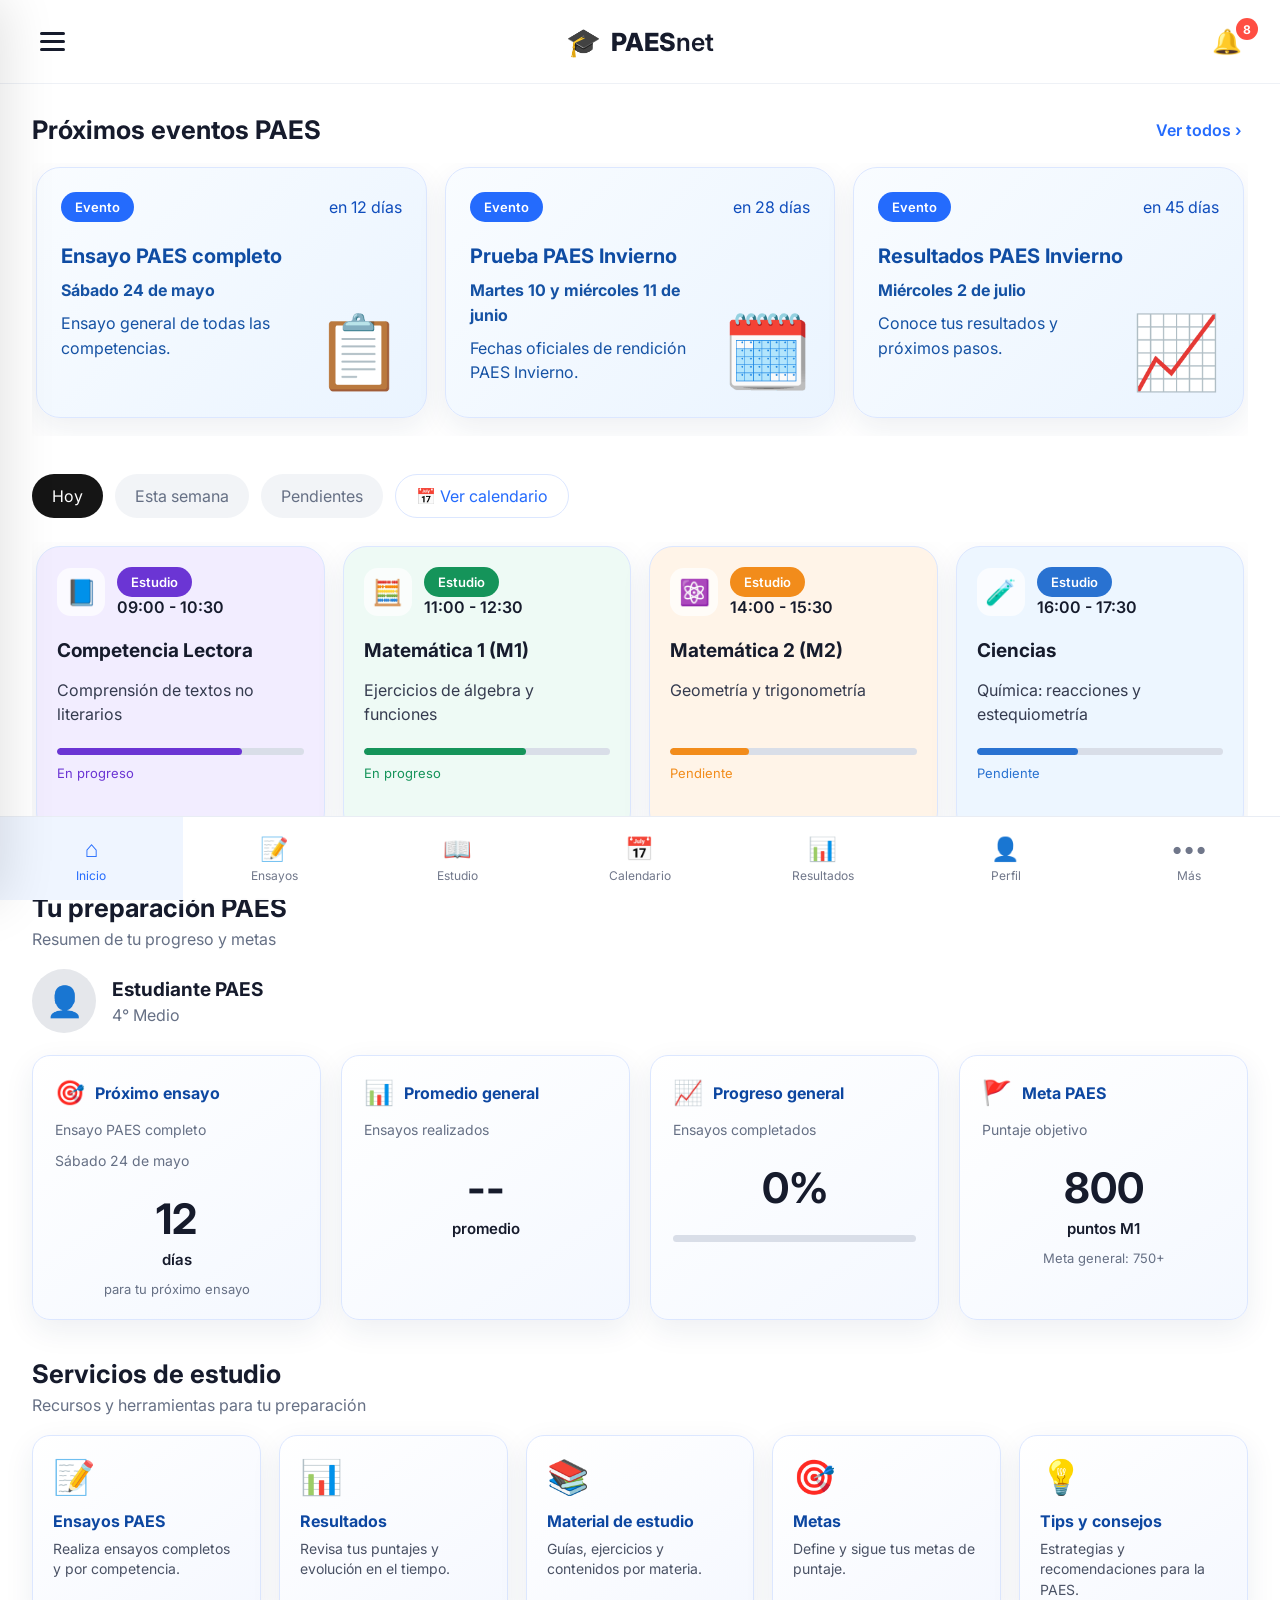
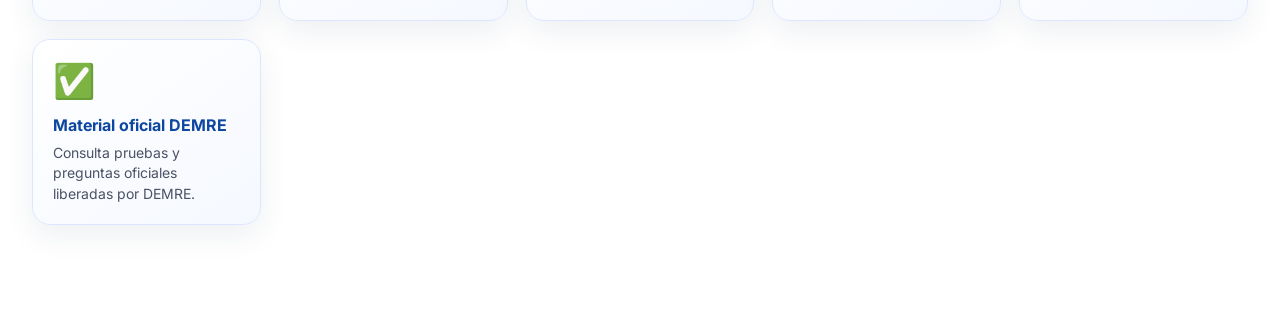
==== index.html @ 45e9cfa7 "Primera versión de PAESnet" ====
<!DOCTYPE html>
<html lang="es">
<head>
  <meta charset="UTF-8" />
  <meta name="viewport" content="width=device-width, initial-scale=1.0" />
  <meta name="description" content="Plantilla inicial para una aplicación de preparación PAES." />
  <title>PAESnet</title>

  <link rel="preconnect" href="https://fonts.googleapis.com">
  <link rel="preconnect" href="https://fonts.gstatic.com" crossorigin>
  <link
    href="https://fonts.googleapis.com/css2?family=Inter:wght@400;500;600;700;800&display=swap"
    rel="stylesheet"
  >

  <link rel="stylesheet" href="styles.css" />
</head>
<body>
  <div class="app-shell">
    <header class="topbar">
      <button class="icon-button" id="menuButton" aria-label="Abrir menú">
        <span></span><span></span><span></span>
      </button>

      <a href="#" class="brand" aria-label="PAESnet Inicio">
        <div class="brand-icon">🎓</div>
        <span>PAES<span class="brand-light">net</span></span>
      </a>

      <button class="notification-button" aria-label="Notificaciones">
        🔔
        <span class="notification-badge">8</span>
      </button>
    </header>

    <aside class="side-menu" id="sideMenu" aria-hidden="true">
      <div class="side-menu-header">
        <strong>PAESnet</strong>
        <button class="close-menu" id="closeMenu" aria-label="Cerrar menú">×</button>
      </div>

      <nav class="side-menu-nav">
        <a href="#inicio">Inicio</a>
        <a href="calendario.html">Eventos</a>
        <a href="estudio.html">Plan de estudio</a>
        <a href="resultados.html">Resultados</a>
        <a href="#servicios">Servicios</a>
        <a href="perfil.html">Perfil</a>
      </nav>
    </aside>

    <div class="menu-overlay" id="menuOverlay"></div>

    <main id="inicio">
      <section class="section" id="eventos">
        <div class="section-heading">
          <h1>Próximos eventos PAES</h1>
          <button class="text-button">Ver todos <span>›</span></button>
        </div>

        <div class="horizontal-scroll event-grid" id="eventContainer">
          <!-- Las tarjetas se generan desde app.js -->
        </div>
      </section>

      <section class="section">
        <div class="filter-row">
          <button class="filter-button active" data-filter="hoy">Hoy</button>
          <button class="filter-button" data-filter="semana">Esta semana</button>
          <button class="filter-button" data-filter="pendientes">Pendientes</button>
          <button class="calendar-button">📅 Ver calendario</button>
        </div>

        <div class="horizontal-scroll study-grid" id="studyContainer">
          <!-- Las tarjetas se generan desde app.js -->
        </div>
      </section>

      <section class="section" id="progreso">
        <div class="section-title-block">
          <h2>Tu preparación PAES</h2>
          <p>Resumen de tu progreso y metas</p>
        </div>

        <div class="student-profile">
          <div class="avatar">👤</div>
          <div>
            <strong data-profile-name>Estudiante PAES</strong>
            <span data-profile-course>4° Medio</span>
          </div>
        </div>

        <div class="stats-grid">
          <article class="stat-card">
            <div class="stat-header">
              <span class="stat-icon">🎯</span>
              <strong>Próximo ensayo</strong>
            </div>
            <p>Ensayo PAES completo</p>
            <p>Sábado 24 de mayo</p>
            <div class="stat-number">12 <small>días</small></div>
            <span class="stat-footer">para tu próximo ensayo</span>
          </article>

          <article class="stat-card">
            <div class="stat-header">
              <span class="stat-icon">📊</span>
              <strong>Promedio general</strong>
            </div>
            <p>Ensayos realizados</p>
            <div class="stat-number" id="homeAverageResult">-- <small>promedio</small></div>
          </article>

          <article class="stat-card">
            <div class="stat-header">
              <span class="stat-icon">📈</span>
              <strong>Progreso general</strong>
            </div>
            <p>Ensayos completados</p>
            <div class="stat-number" id="homeCompletedProgress">0%</div>
            <div class="progress-track">
              <div class="progress-fill" id="homeCompletedProgressBar" style="width: 0%"></div>
            </div>
          </article>

          <article class="stat-card">
            <div class="stat-header">
              <span class="stat-icon">🚩</span>
              <strong>Meta PAES</strong>
            </div>
            <p>Puntaje objetivo</p>
            <div class="stat-number"><span data-profile-m1-goal>800</span> <small>puntos M1</small></div>
            <span class="stat-footer">Meta general: <span data-profile-general-goal>750</span>+</span>
          </article>
        </div>
      </section>

      <section class="section" id="servicios">
        <div class="section-title-block">
          <h2>Servicios de estudio</h2>
          <p>Recursos y herramientas para tu preparación</p>
        </div>

        <div class="services-grid" id="servicesContainer">
          <!-- Las tarjetas se generan desde app.js -->
        </div>
      </section>
    </main>

    <nav class="bottom-nav" aria-label="Navegación principal">
      <a class="bottom-nav-item active" href="#inicio"><span>⌂</span><small>Inicio</small></a>
      <a class="bottom-nav-item" href="asistencia.html"><span>📝</span><small>Ensayos</small></a>
      <a class="bottom-nav-item" href="estudio.html"><span>📖</span><small>Estudio</small></a>
      <a class="bottom-nav-item" href="calendario.html"><span>📅</span><small>Calendario</small></a>
      <a class="bottom-nav-item" href="resultados.html"><span>📊</span><small>Resultados</small></a>
      <a class="bottom-nav-item" href="perfil.html"><span>👤</span><small>Perfil</small></a>
      <a class="bottom-nav-item" href="#"><span>•••</span><small>Más</small></a>
    </nav>
  </div>

  <script src="profile-common.js"></script>
  <script src="app.js"></script>
</body>
</html>
---- styles.css ----
:root {
  --primary: #246bfd;
  --primary-dark: #0f4dbd;
  --text: #161b2c;
  --muted: #667085;
  --border: #dce7ff;
  --surface: #ffffff;
  --background: #f7f9fd;
  --shadow: 0 10px 30px rgba(31, 52, 95, 0.08);
  --radius-lg: 24px;
  --radius-md: 18px;
  --radius-sm: 12px;
}

* {
  box-sizing: border-box;
}

html {
  scroll-behavior: smooth;
}

body {
  margin: 0;
  font-family: "Inter", Arial, sans-serif;
  color: var(--text);
  background: var(--background);
}

button,
a {
  font: inherit;
}

button {
  cursor: pointer;
}

.app-shell {
  min-height: 100vh;
  background: var(--surface);
  padding-bottom: 98px;
}

.topbar {
  position: sticky;
  top: 0;
  z-index: 20;
  height: 84px;
  display: grid;
  grid-template-columns: 1fr auto 1fr;
  align-items: center;
  padding: 0 32px;
  border-bottom: 1px solid #eef1f6;
  background: rgba(255, 255, 255, 0.94);
  backdrop-filter: blur(14px);
}

.brand {
  display: inline-flex;
  align-items: center;
  gap: 10px;
  color: var(--text);
  text-decoration: none;
  font-size: 25px;
  font-weight: 800;
}

.brand-icon {
  font-size: 28px;
}

.brand-light {
  font-weight: 600;
}

.icon-button,
.notification-button,
.close-menu {
  border: 0;
  background: transparent;
}

.icon-button {
  width: 42px;
  height: 42px;
  display: flex;
  flex-direction: column;
  justify-content: center;
  gap: 5px;
  padding: 8px;
}

.icon-button span {
  width: 25px;
  height: 3px;
  border-radius: 99px;
  background: var(--text);
}

.notification-button {
  position: relative;
  justify-self: end;
  font-size: 24px;
}

.notification-badge {
  position: absolute;
  top: -8px;
  right: -10px;
  min-width: 22px;
  height: 22px;
  display: grid;
  place-items: center;
  border-radius: 99px;
  background: #ff4e42;
  color: white;
  font-size: 12px;
  font-weight: 700;
}

main {
  width: min(1500px, 100%);
  margin: 0 auto;
}

.section {
  padding: 30px 32px 8px;
}

.section-heading {
  display: flex;
  align-items: center;
  justify-content: space-between;
  gap: 20px;
  margin-bottom: 18px;
}

.section-heading h1,
.section-title-block h2 {
  margin: 0;
  font-size: clamp(22px, 2vw, 30px);
}

.section-title-block {
  margin-bottom: 20px;
}

.section-title-block p {
  margin: 6px 0 0;
  color: var(--muted);
}

.text-button {
  border: 0;
  background: transparent;
  color: var(--primary);
  font-weight: 600;
}

.horizontal-scroll {
  display: grid;
  grid-auto-flow: column;
  grid-auto-columns: minmax(310px, 1fr);
  gap: 18px;
  overflow-x: auto;
  padding: 4px 4px 18px;
  scrollbar-width: thin;
}

.event-card,
.study-card,
.stat-card,
.service-card {
  border: 1px solid var(--border);
  box-shadow: var(--shadow);
}

.event-card {
  position: relative;
  min-height: 230px;
  padding: 24px;
  border-radius: var(--radius-lg);
  background: linear-gradient(135deg, #f9fcff, #eaf4ff);
  overflow: hidden;
}

.event-card h3 {
  max-width: 72%;
  margin: 22px 0 10px;
  color: #0f4ca3;
  font-size: 20px;
}

.event-card p {
  max-width: 65%;
  margin: 0 0 8px;
  color: #1552a4;
  line-height: 1.55;
}

.event-top {
  display: flex;
  justify-content: space-between;
  align-items: center;
  color: var(--primary-dark);
}

.pill {
  display: inline-flex;
  align-items: center;
  min-height: 30px;
  padding: 5px 14px;
  border-radius: 99px;
  background: var(--primary);
  color: white;
  font-size: 13px;
  font-weight: 600;
}

.event-illustration {
  position: absolute;
  right: 22px;
  bottom: 22px;
  font-size: 72px;
}

.filter-row {
  display: flex;
  flex-wrap: wrap;
  gap: 12px;
  margin-bottom: 24px;
}

.filter-button,
.calendar-button {
  border: 0;
  border-radius: 99px;
  padding: 11px 20px;
  background: #f2f4f7;
  color: #667085;
}

.filter-button.active {
  background: #151515;
  color: white;
}

.calendar-button {
  border: 1px solid var(--border);
  background: white;
  color: var(--primary);
}

.study-grid {
  grid-auto-columns: minmax(270px, 1fr);
}

.study-card {
  min-height: 290px;
  padding: 20px;
  border-radius: var(--radius-lg);
  background: var(--card-bg, #f7f8ff);
}

.study-card-header {
  display: flex;
  align-items: center;
  gap: 12px;
}

.subject-icon {
  width: 48px;
  height: 48px;
  display: grid;
  place-items: center;
  border-radius: 14px;
  background: rgba(255, 255, 255, 0.72);
  font-size: 25px;
}

.study-card h3 {
  margin: 22px 0 10px;
  font-size: 19px;
}

.study-card p {
  min-height: 48px;
  color: #353b4f;
  line-height: 1.5;
}

.study-card small {
  color: var(--muted);
}

.study-time {
  font-weight: 600;
}

.progress-track {
  width: 100%;
  height: 7px;
  margin-top: 22px;
  border-radius: 99px;
  background: #d9dee8;
  overflow: hidden;
}

.progress-fill {
  height: 100%;
  border-radius: inherit;
  background: var(--progress, var(--primary));
}

.progress-label {
  display: block;
  margin-top: 10px;
  color: var(--progress, var(--primary));
  font-size: 13px;
}

.student-profile {
  display: flex;
  align-items: center;
  gap: 16px;
  margin-bottom: 22px;
}

.avatar {
  width: 64px;
  height: 64px;
  display: grid;
  place-items: center;
  border-radius: 50%;
  background: #e5e7eb;
  font-size: 30px;
}

.student-profile strong,
.student-profile span {
  display: block;
}

.student-profile strong {
  font-size: 19px;
}

.student-profile span {
  margin-top: 4px;
  color: var(--muted);
}

.stats-grid {
  display: grid;
  grid-template-columns: repeat(4, minmax(0, 1fr));
  gap: 20px;
}

.stat-card {
  min-height: 225px;
  padding: 22px;
  border-radius: var(--radius-md);
  background: linear-gradient(145deg, #ffffff, #f4f8ff);
}

.stat-header {
  display: flex;
  align-items: center;
  gap: 10px;
  color: #0d47a1;
}

.stat-icon {
  font-size: 24px;
}

.stat-card p {
  margin: 14px 0 0;
  color: var(--muted);
  font-size: 14px;
}

.stat-number {
  margin-top: 24px;
  text-align: center;
  font-size: 42px;
  font-weight: 700;
}

.stat-number small {
  display: block;
  margin-top: 6px;
  font-size: 15px;
  font-weight: 600;
}

.stat-footer {
  display: block;
  margin-top: 12px;
  text-align: center;
  color: var(--muted);
  font-size: 13px;
}

.services-grid {
  display: grid;
  grid-template-columns: repeat(5, minmax(0, 1fr));
  gap: 18px;
}

.service-card {
  min-height: 175px;
  padding: 20px;
  border-radius: var(--radius-md);
  background: linear-gradient(145deg, #ffffff, #f5f8ff);
  transition: transform 180ms ease, box-shadow 180ms ease;
}

.service-card:hover {
  transform: translateY(-4px);
  box-shadow: 0 16px 34px rgba(31, 52, 95, 0.12);
}

.service-icon {
  font-size: 34px;
}

.service-card h3 {
  margin: 14px 0 8px;
  color: #0d47a1;
  font-size: 16px;
}

.service-card p {
  margin: 0;
  color: #4a5265;
  line-height: 1.45;
  font-size: 14px;
}

.bottom-nav {
  position: fixed;
  left: 0;
  right: 0;
  bottom: 0;
  z-index: 25;
  display: grid;
  grid-template-columns: repeat(7, 1fr);
  min-height: 84px;
  border-top: 1px solid #e9edf4;
  background: rgba(255, 255, 255, 0.96);
  backdrop-filter: blur(14px);
}

.bottom-nav-item {
  display: flex;
  flex-direction: column;
  align-items: center;
  justify-content: center;
  gap: 5px;
  color: #70778a;
  text-decoration: none;
}

.bottom-nav-item span {
  font-size: 23px;
}

.bottom-nav-item small {
  font-size: 12px;
}

.bottom-nav-item.active {
  color: var(--primary);
  background: #eff5ff;
}

.side-menu {
  position: fixed;
  top: 0;
  left: 0;
  z-index: 40;
  width: min(320px, 85vw);
  height: 100vh;
  padding: 24px;
  background: white;
  transform: translateX(-105%);
  transition: transform 220ms ease;
  box-shadow: 20px 0 50px rgba(0, 0, 0, 0.12);
}

.side-menu.open {
  transform: translateX(0);
}

.side-menu-header {
  display: flex;
  align-items: center;
  justify-content: space-between;
  font-size: 22px;
}

.close-menu {
  font-size: 34px;
}

.side-menu-nav {
  display: grid;
  gap: 8px;
  margin-top: 28px;
}

.side-menu-nav a {
  padding: 13px 14px;
  border-radius: 12px;
  color: var(--text);
  text-decoration: none;
}

.side-menu-nav a:hover {
  background: #f1f5ff;
  color: var(--primary);
}

.menu-overlay {
  position: fixed;
  inset: 0;
  z-index: 35;
  display: none;
  background: rgba(13, 22, 44, 0.36);
}

.menu-overlay.visible {
  display: block;
}

@media (max-width: 1100px) {
  .stats-grid {
    grid-template-columns: repeat(2, minmax(0, 1fr));
  }

  .services-grid {
    grid-template-columns: repeat(3, minmax(0, 1fr));
  }
}

@media (max-width: 760px) {
  .app-shell {
    padding-bottom: 78px;
  }

  .topbar {
    height: 70px;
    padding: 0 16px;
  }

  .brand {
    font-size: 21px;
  }

  .section {
    padding: 24px 16px 6px;
  }

  .horizontal-scroll {
    grid-auto-columns: 86%;
  }

  .stats-grid {
    grid-template-columns: 1fr;
  }

  .services-grid {
    grid-template-columns: repeat(2, minmax(0, 1fr));
  }

  .bottom-nav {
    min-height: 72px;
    grid-template-columns: repeat(5, 1fr);
    overflow-x: auto;
  }

  .bottom-nav-item {
    min-width: 74px;
  }

  .bottom-nav-item:nth-child(6),
  .bottom-nav-item:nth-child(7) {
    display: none;
  }

  .event-card h3,
  .event-card p {
    max-width: 68%;
  }
}

@media (max-width: 480px) {
  .services-grid {
    grid-template-columns: 1fr;
  }

  .horizontal-scroll {
    grid-auto-columns: 92%;
  }

  .event-illustration {
    font-size: 58px;
  }
}

/* ===== Pantalla Asistencia PAES ===== */
.attendance-page {
  padding: 30px 32px 110px;
}

.attendance-header {
  display: flex;
  align-items: center;
  justify-content: space-between;
  gap: 20px;
  margin-bottom: 26px;
}

.attendance-title {
  display: flex;
  align-items: center;
  gap: 14px;
}

.back-link {
  width: 42px;
  height: 42px;
  display: grid;
  place-items: center;
  border: 1px solid var(--border);
  border-radius: 12px;
  color: var(--primary);
  text-decoration: none;
  font-size: 24px;
  background: white;
}

.student-select {
  padding: 11px 15px;
  border: 1px solid var(--border);
  border-radius: 12px;
  background: #eef4ff;
  color: var(--primary-dark);
  font-weight: 600;
}

.attendance-summary {
  display: grid;
  grid-template-columns: 1.1fr .8fr 1fr;
  gap: 20px;
  margin-bottom: 30px;
}

.profile-card,
.attendance-card,
.competency-card,
.exam-list-card,
.exam-detail-card,
.question-detail-card {
  border: 1px solid var(--border);
  border-radius: 20px;
  background: white;
  box-shadow: var(--shadow);
}

.profile-card {
  display: flex;
  align-items: center;
  gap: 18px;
  padding: 24px;
}

.profile-card .avatar {
  flex: 0 0 auto;
}

.profile-card h2 {
  margin: 0 0 5px;
}

.profile-card p {
  margin: 0;
  color: var(--muted);
}

.profile-stats {
  display: grid;
  gap: 10px;
  margin-top: 18px;
  color: #344054;
}

.attendance-card,
.competency-card {
  padding: 22px;
}

.attendance-card h3,
.competency-card h3 {
  margin: 0 0 18px;
  color: var(--primary-dark);
  font-size: 16px;
}

.donut-wrap {
  display: flex;
  align-items: center;
  justify-content: center;
}

.donut {
  --value: 86;
  width: 150px;
  height: 150px;
  display: grid;
  place-items: center;
  border-radius: 50%;
  background: conic-gradient(#1fb75b calc(var(--value) * 1%), #e6eaf0 0);
  position: relative;
}

.donut::after {
  content: "";
  position: absolute;
  width: 108px;
  height: 108px;
  border-radius: 50%;
  background: white;
}

.donut-content {
  position: relative;
  z-index: 1;
  text-align: center;
}

.donut-content strong {
  display: block;
  font-size: 34px;
}

.donut-content span {
  color: var(--muted);
  font-size: 13px;
}

.competency-row {
  margin-bottom: 14px;
}

.competency-label {
  display: flex;
  justify-content: space-between;
  gap: 12px;
  margin-bottom: 7px;
  font-size: 13px;
}

.competency-bar {
  height: 6px;
  border-radius: 99px;
  background: #e4e7ec;
  overflow: hidden;
}

.competency-bar > span {
  display: block;
  height: 100%;
  background: var(--primary);
  border-radius: inherit;
}

.attendance-content {
  display: grid;
  grid-template-columns: minmax(320px, .95fr) minmax(420px, 1.15fr);
  gap: 22px;
  align-items: start;
}

.exam-list-card {
  overflow: hidden;
}

.exam-list-title {
  padding: 20px 22px;
  border-bottom: 1px solid #eef1f5;
}

.exam-list-title h2 {
  margin: 0;
  font-size: 19px;
}

.exam-row {
  display: grid;
  grid-template-columns: 48px 1fr auto auto;
  align-items: center;
  gap: 14px;
  padding: 16px 18px;
  border-bottom: 1px solid #eef1f5;
  cursor: pointer;
  transition: background 160ms ease;
}

.exam-row:hover,
.exam-row.active {
  background: #f4f8ff;
}

.exam-number {
  width: 42px;
  height: 42px;
  display: grid;
  place-items: center;
  border-radius: 12px;
  background: #edf3ff;
  color: var(--primary);
  font-weight: 800;
}

.exam-row.absent .exam-number {
  background: #fff0ef;
  color: #dc2626;
}

.exam-main strong,
.exam-main span {
  display: block;
}

.exam-main span {
  color: var(--muted);
  font-size: 13px;
  margin-top: 3px;
}

.subject-badge {
  display: inline-flex !important;
  width: fit-content;
  margin-top: 8px !important;
  padding: 5px 9px;
  border-radius: 99px;
  background: #eef4ff;
  color: var(--primary-dark) !important;
  font-size: 12px !important;
}

.status-attended,
.status-absent {
  font-size: 13px;
  font-weight: 600;
  white-space: nowrap;
}

.status-attended { color: #16a34a; }
.status-absent { color: #dc2626; }

.score-ring {
  width: 58px;
  height: 58px;
  display: grid;
  place-items: center;
  border: 4px solid var(--primary);
  border-radius: 50%;
  font-weight: 800;
  color: #1d2939;
}

.score-ring small {
  font-size: 10px;
  font-weight: 500;
}

.exam-workspace {
  display: grid;
  gap: 20px;
}

.exam-detail-card {
  padding: 22px;
}

.exam-detail-head {
  display: flex;
  justify-content: space-between;
  gap: 16px;
  align-items: flex-start;
  padding-bottom: 16px;
  border-bottom: 1px solid #eef1f5;
}

.exam-detail-head h2 {
  margin: 0 0 5px;
}

.exam-detail-head p {
  margin: 0;
  color: var(--muted);
  font-size: 13px;
}

.exam-metrics {
  display: grid;
  grid-template-columns: repeat(3, 1fr);
  gap: 10px;
  margin: 18px 0;
}

.metric-box {
  padding: 15px;
  border: 1px solid #e5eaf4;
  border-radius: 14px;
  text-align: center;
  background: #fbfcff;
}

.metric-box span {
  display: block;
  color: var(--muted);
  font-size: 12px;
}

.metric-box strong {
  display: block;
  margin-top: 6px;
  font-size: 24px;
}

.question-filters {
  display: flex;
  flex-wrap: wrap;
  gap: 9px;
  margin-bottom: 14px;
}

.question-filter {
  border: 0;
  padding: 8px 12px;
  border-radius: 99px;
  background: #eff4ff;
  color: var(--primary-dark);
}

.question-filter.correct { background: #eaf8ef; color: #16803a; }
.question-filter.wrong { background: #fff0f0; color: #c62828; }
.question-filter.active { outline: 2px solid currentColor; }

.question-list {
  display: grid;
  gap: 8px;
}

.question-row {
  display: grid;
  grid-template-columns: 28px 1fr auto;
  gap: 10px;
  align-items: center;
  padding: 12px;
  border: 1px solid #e6eaf1;
  border-radius: 12px;
  cursor: pointer;
}

.question-row:hover,
.question-row.active {
  background: #f8faff;
  border-color: #b9cdf8;
}

.question-state {
  font-size: 20px;
}

.question-row strong,
.question-row span {
  display: block;
}

.question-row span {
  color: var(--muted);
  font-size: 12px;
  margin-top: 2px;
}

.answer-mini {
  text-align: right;
  font-size: 12px;
}

.answer-mini b {
  display: block;
  margin-top: 4px;
}

.question-detail-card {
  padding: 22px;
}

.question-detail-card.hidden {
  display: none;
}

.question-detail-head {
  display: flex;
  justify-content: space-between;
  gap: 14px;
}

.question-detail-head h3 {
  margin: 0;
}

.result-tag {
  display: inline-block;
  margin-top: 8px;
  padding: 5px 9px;
  border-radius: 99px;
  font-size: 12px;
  font-weight: 600;
}

.result-tag.wrong { background: #fff0f0; color: #dc2626; }
.result-tag.correct { background: #eaf8ef; color: #16a34a; }

.question-meta {
  margin: 18px 0;
  color: #344054;
  font-size: 13px;
  line-height: 1.6;
}

.prompt-box,
.explanation-box {
  padding: 14px;
  border-radius: 12px;
  background: #f2f6ff;
  line-height: 1.55;
  font-size: 14px;
}

.explanation-box {
  background: #fff4f2;
}

.option-list {
  display: grid;
  gap: 8px;
  margin: 12px 0 18px;
}

.option-row {
  display: flex;
  align-items: center;
  gap: 10px;
  padding: 10px 12px;
  border-radius: 10px;
  background: #f8fafc;
}

.option-row.correct {
  background: #eaf8ef;
}

.option-row.user-wrong {
  background: #fff0f0;
}

.option-letter {
  width: 26px;
  height: 26px;
  display: grid;
  place-items: center;
  border: 1px solid #b9cdf8;
  border-radius: 50%;
  color: var(--primary);
  font-weight: 700;
}

@media (max-width: 1100px) {
  .attendance-summary {
    grid-template-columns: 1fr 1fr;
  }
  .profile-card {
    grid-column: 1 / -1;
  }
  .attendance-content {
    grid-template-columns: 1fr;
  }
}

@media (max-width: 720px) {
  .attendance-page { padding: 20px 14px 90px; }
  .attendance-header { align-items: flex-start; flex-direction: column; }
  .attendance-summary { grid-template-columns: 1fr; }
  .profile-card { grid-column: auto; }
  .exam-row { grid-template-columns: 42px 1fr auto; }
  .score-ring { grid-column: 3; grid-row: 1 / span 2; }
  .status-attended, .status-absent { grid-column: 2; }
  .exam-metrics { grid-template-columns: 1fr; }
}

/* =========================================================
   ENSAYO PAES
   ========================================================= */

.exam-page {
  max-width: 1100px;
  margin: 0 auto;
  padding: 32px;
}

.back-button {
  color: #246bfd;
  text-decoration: none;
  font-size: 28px;
  font-weight: 700;
}

.exam-status {
  justify-self: end;
  color: #667085;
  font-weight: 600;
}

.exam-header {
  display: flex;
  justify-content: space-between;
  align-items: flex-end;
  gap: 20px;
  margin-bottom: 18px;
}

.exam-label {
  margin: 0 0 6px;
  color: #246bfd;
  font-weight: 700;
}

.exam-header h1 {
  margin: 0;
  font-size: 32px;
}

.exam-header p {
  margin-top: 6px;
  color: #667085;
}

.exam-progress-info {
  min-width: 120px;
  text-align: right;
}

.exam-progress-info strong {
  display: block;
  font-size: 28px;
  color: #246bfd;
}

.exam-progress-info span {
  color: #667085;
  font-size: 14px;
}

.exam-progress-bar {
  width: 100%;
  height: 10px;
  margin-bottom: 28px;
  background: #e9eef8;
  border-radius: 999px;
  overflow: hidden;
}

#examProgressFill {
  width: 0%;
  height: 100%;
  background: #246bfd;
  border-radius: inherit;
  transition: width 0.3s ease;
}

.question-card {
  padding: 30px;
  background: white;
  border: 1px solid #dce7ff;
  border-radius: 24px;
  box-shadow: 0 12px 30px rgba(31, 52, 95, 0.08);
}

.question-header {
  display: flex;
  justify-content: space-between;
  align-items: center;
  gap: 16px;
  margin-bottom: 22px;
}

.question-number {
  display: inline-flex;
  padding: 8px 14px;
  border-radius: 999px;
  background: #246bfd;
  color: white;
  font-weight: 700;
}

.question-axis {
  padding: 8px 14px;
  border-radius: 999px;
  background: #eef4ff;
  color: #246bfd;
  font-weight: 600;
}

.question-card h2 {
  margin: 0 0 26px;
  font-size: 24px;
  line-height: 1.45;
}

.answers-container {
  display: grid;
  gap: 14px;
}

.answer-option {
  width: 100%;
  display: flex;
  align-items: center;
  gap: 16px;
  padding: 18px;
  border: 1px solid #dce3ef;
  border-radius: 16px;
  background: white;
  text-align: left;
  transition: 0.2s ease;
}

.answer-option:hover {
  transform: translateY(-2px);
  border-color: #9dbdff;
  background: #f8fbff;
}

.answer-option.selected {
  border-color: #246bfd;
  background: #eef4ff;
  box-shadow: 0 0 0 2px rgba(36, 107, 253, 0.08);
}

.answer-letter {
  width: 38px;
  height: 38px;
  display: grid;
  place-items: center;
  flex-shrink: 0;
  border-radius: 50%;
  background: #f0f3f8;
  color: #344054;
  font-weight: 700;
}

.answer-option.selected .answer-letter {
  background: #246bfd;
  color: white;
}

.answer-text {
  color: #1f2937;
  line-height: 1.45;
}

.exam-navigation {
  display: flex;
  justify-content: space-between;
  gap: 16px;
  margin-top: 24px;
}

.exam-button {
  min-width: 150px;
  padding: 14px 22px;
  border-radius: 14px;
  font-weight: 700;
  border: 0;
}

.exam-button.primary {
  background: #246bfd;
  color: white;
}

.exam-button.primary:hover {
  background: #1757db;
}

.exam-button.secondary {
  background: #eef2f7;
  color: #344054;
}

.exam-button.secondary:disabled {
  opacity: 0.45;
  cursor: not-allowed;
}

.question-map-section {
  margin-top: 34px;
}

.question-map-section h3 {
  margin-bottom: 14px;
}

.question-map {
  display: flex;
  flex-wrap: wrap;
  gap: 10px;
}

.question-map-button {
  width: 44px;
  height: 44px;
  border: 1px solid #dce3ef;
  border-radius: 12px;
  background: white;
  color: #667085;
  font-weight: 700;
}

.question-map-button.answered {
  background: #e9f7ef;
  border-color: #a6e1bc;
  color: #15945a;
}

.question-map-button.current {
  background: #246bfd;
  border-color: #246bfd;
  color: white;
}

@media (max-width: 760px) {
  .exam-page {
    padding: 22px 16px;
  }

  .exam-header {
    align-items: flex-start;
    flex-direction: column;
  }

  .exam-progress-info {
    text-align: left;
  }

  .question-card {
    padding: 20px;
    border-radius: 18px;
  }

  .question-header {
    align-items: flex-start;
    flex-direction: column;
  }

  .question-card h2 {
    font-size: 20px;
  }

  .exam-navigation {
    flex-direction: column;
  }

  .exam-button {
    width: 100%;
  }
}

/* =========================================================
   MODAL DETALLE DE PREGUNTA
   ========================================================= */

.question-modal-overlay {
  position: fixed;
  inset: 0;
  z-index: 1000;

  display: flex;
  align-items: center;
  justify-content: center;

  padding: 24px;

  background: rgba(15, 23, 42, 0.45);

  backdrop-filter: blur(3px);
}

.question-modal {
  width: min(560px, 100%);
  max-height: 90vh;
  overflow-y: auto;

  padding: 26px;

  background: white;

  border: 1px solid #dce7ff;
  border-radius: 22px;

  box-shadow:
    0 24px 70px
    rgba(15, 23, 42, 0.22);
}

.question-modal-header {
  display: flex;
  align-items: flex-start;
  justify-content: space-between;

  gap: 20px;

  margin-bottom: 14px;
}

.question-modal-header h3 {
  margin: 0 0 6px;

  font-size: 22px;
}

.question-modal-close {
  width: 36px;
  height: 36px;

  display: grid;
  place-items: center;

  border: 0;
  border-radius: 50%;

  background: #f2f4f7;

  font-size: 24px;

  cursor: pointer;
}

.question-modal-close:hover {
  background: #e6eaf0;
}

.question-modal-axis {
  margin-bottom: 20px;

  color: #667085;

  font-size: 14px;
}

.question-modal-section {
  margin-top: 20px;
}

.question-modal-section h4 {
  margin: 0 0 10px;

  font-size: 15px;
}

.selected-answer-box {
  display: flex;
  align-items: center;

  gap: 14px;

  padding: 14px 16px;

  border-radius: 14px;
}

.selected-answer-box strong {
  width: 34px;
  height: 34px;

  display: grid;
  place-items: center;

  flex-shrink: 0;

  border-radius: 50%;
}

.selected-answer-correct {
  background: #edf9f1;

  border: 1px solid #b9e8c8;

  color: #14804a;
}

.selected-answer-correct strong {
  background: #d7f3e0;
}

.selected-answer-wrong {
  background: #fff0f0;

  border: 1px solid #f3c0c0;

  color: #d92d20;
}

.selected-answer-wrong strong {
  background: #ffdcdc;
}

.explanation-box {
  padding: 14px 16px;

  background: #f7f9fc;

  border-radius: 14px;

  color: #344054;

  line-height: 1.5;
}

.question-correct {
  color: #16a34a;
}

.question-wrong {
  color: #dc2626;
}

@media (max-width: 600px) {

  .question-modal-overlay {
    padding: 12px;
  }

  .question-modal {
    padding: 20px;
    border-radius: 18px;
  }
}

/* =========================================================
   RESULTADOS PAES
   ========================================================= */
.service-card-link { text-decoration: none; color: inherit; display: block; }
.results-page { width: min(1500px, 100%); margin: 0 auto; padding: 32px; }
.results-hero { display:flex; justify-content:space-between; align-items:flex-end; gap:24px; margin-bottom:26px; }
.results-hero h1 { margin:4px 0 8px; font-size:clamp(28px,3vw,40px); }
.results-hero p { margin:0; color:#667085; }
.results-summary-grid { display:grid; grid-template-columns:repeat(4,minmax(0,1fr)); gap:18px; margin-bottom:22px; }
.result-summary-card { padding:22px; border:1px solid #dce7ff; border-radius:18px; background:linear-gradient(145deg,#fff,#f6f9ff); box-shadow:0 10px 28px rgba(31,52,95,.07); }
.result-summary-card span,.result-summary-card small { color:#667085; }
.result-summary-card strong { display:block; margin:10px 0 6px; font-size:30px; }
.results-layout { display:grid; grid-template-columns:1.25fr .75fr; gap:20px; margin-top:20px; }
.secondary-results-layout { grid-template-columns:1fr 1fr; }
.results-panel { padding:22px; border:1px solid #dce7ff; border-radius:20px; background:#fff; box-shadow:0 10px 30px rgba(31,52,95,.06); }
.results-panel-head { display:flex; justify-content:space-between; gap:20px; margin-bottom:18px; }
.results-panel-head h2 { margin:0; font-size:20px; }
.results-panel-head p { margin:5px 0 0; color:#667085; font-size:14px; }
.results-exam-list { display:grid; gap:10px; }
.result-exam-row { display:grid; grid-template-columns:46px 1fr auto; align-items:center; gap:14px; padding:14px; border:1px solid #edf0f6; border-radius:14px; color:inherit; text-decoration:none; transition:.18s ease; }
.result-exam-row:hover { transform:translateY(-2px); border-color:#b8cdfa; background:#fbfdff; }
.result-exam-number { width:42px; height:42px; display:grid; place-items:center; border-radius:12px; background:#eef4ff; color:#246bfd; font-weight:800; }
.result-exam-main strong,.result-exam-main span { display:block; }
.result-exam-main span { color:#667085; font-size:13px; margin:3px 0 8px; }
.result-bar,.area-result-track { height:7px; overflow:hidden; border-radius:999px; background:#e8edf5; }
.result-bar div,.area-result-track div { height:100%; border-radius:inherit; background:#246bfd; transition:width .3s ease; }
.result-exam-state { text-align:right; min-width:94px; }
.result-exam-state strong,.result-exam-state small { display:block; }
.result-exam-state strong { font-size:20px; }
.result-exam-state small { margin-top:3px; color:#667085; }
.area-results { display:grid; gap:18px; }
.area-result-label { display:flex; justify-content:space-between; gap:12px; margin-bottom:8px; font-size:14px; }
.area-result-label strong { color:#246bfd; }
.insight-badge { display:inline-flex; padding:7px 12px; border-radius:999px; background:#eef4ff; color:#246bfd; font-weight:700; margin-bottom:16px; }
.insight-grid { display:grid; grid-template-columns:1fr 1fr; gap:12px; }
.insight-card { padding:16px; border-radius:14px; background:#f8faff; border:1px solid #e6ecf8; }
.insight-card span,.insight-card strong,.insight-card small { display:block; }
.insight-card span { color:#667085; font-size:13px; }
.insight-card strong { margin:8px 0 4px; }
.insight-card small { color:#667085; }
.insight-note { color:#667085; font-size:13px; margin:16px 0 0; }
.recommendation-list { display:grid; gap:10px; }
.recommendation-item { display:grid; grid-template-columns:40px 1fr auto; align-items:center; gap:12px; padding:14px; border:1px solid #edf0f6; border-radius:14px; color:inherit; text-decoration:none; }
.recommendation-item:hover { background:#f8fbff; border-color:#c8d8fb; }
.recommendation-item > span { font-size:23px; }
.recommendation-item strong,.recommendation-item small { display:block; }
.recommendation-item small { margin-top:3px; color:#667085; }
.recommendation-item b { color:#246bfd; font-size:22px; }
.empty-result-state { text-align:center; padding:25px 12px; }
.empty-result-state > span { display:block; font-size:42px; margin-bottom:10px; }
.empty-result-state p { color:#667085; }
@media (max-width:1000px) {
  .results-summary-grid { grid-template-columns:repeat(2,minmax(0,1fr)); }
  .results-layout,.secondary-results-layout { grid-template-columns:1fr; }
}
@media (max-width:650px) {
  .results-page { padding:22px 14px; }
  .results-hero { align-items:flex-start; flex-direction:column; }
  .results-summary-grid { grid-template-columns:1fr; }
  .result-exam-row { grid-template-columns:42px 1fr; }
  .result-exam-state { grid-column:2; text-align:left; }
  .insight-grid { grid-template-columns:1fr; }
}

/* =========================================================
   SELECTOR PAES REGULAR / PAES DE INVIERNO
   ========================================================= */
.exam-type-switch,
.results-type-switch {
  display: grid;
  grid-template-columns: repeat(2, minmax(0, 1fr));
  gap: 14px;
  margin: 22px 0;
}

.exam-type-tab {
  display: flex;
  align-items: center;
  gap: 14px;
  width: 100%;
  padding: 16px 18px;
  border: 1px solid #dbe4f0;
  border-radius: 16px;
  background: #ffffff;
  color: #344054;
  text-align: left;
  cursor: pointer;
  transition: transform .18s ease, border-color .18s ease, box-shadow .18s ease, background .18s ease;
}

.exam-type-tab > span {
  display: grid;
  place-items: center;
  width: 42px;
  height: 42px;
  flex-shrink: 0;
  border-radius: 12px;
  background: #f2f6ff;
  font-size: 21px;
}

.exam-type-tab div {
  display: flex;
  flex-direction: column;
  gap: 3px;
}

.exam-type-tab strong {
  font-size: 15px;
  color: #1d2939;
}

.exam-type-tab small {
  color: #667085;
  font-size: 12px;
}

.exam-type-tab:hover {
  transform: translateY(-1px);
  border-color: #a9c4ff;
  box-shadow: 0 8px 22px rgba(36, 107, 253, 0.08);
}

.exam-type-tab.active {
  border-color: #246bfd;
  background: #f7faff;
  box-shadow: 0 0 0 2px rgba(36, 107, 253, 0.08);
}

.exam-type-tab.active > span {
  background: #eaf1ff;
}

@media (max-width: 720px) {
  .exam-type-switch,
  .results-type-switch {
    grid-template-columns: 1fr;
  }
}


/* =========================================================
   PERFIL DEL ESTUDIANTE
   ========================================================= */
.profile-page { padding: 34px 5vw 110px; }
.profile-hero {
  display: flex; align-items: center; justify-content: space-between; gap: 24px;
  max-width: 1180px; margin: 0 auto 24px;
}
.profile-hero h1 { margin: 4px 0 8px; font-size: clamp(28px, 4vw, 42px); }
.profile-hero p { margin: 0; color: #667085; }
.profile-avatar-large {
  width: 92px; height: 92px; display: grid; place-items: center; border-radius: 28px;
  background: linear-gradient(135deg, #eef4ff, #f5efff); border: 1px solid #d9e4ff; font-size: 42px;
  box-shadow: 0 12px 35px rgba(66, 92, 148, .12);
}
.profile-avatar-large.small { width: 72px; height: 72px; border-radius: 22px; font-size: 32px; flex-shrink: 0; }
.profile-overview-card {
  max-width: 1180px; margin: 0 auto 22px; padding: 22px 24px; display: flex; align-items: center; gap: 18px;
  background: #fff; border: 1px solid #e4e9f2; border-radius: 22px; box-shadow: 0 8px 30px rgba(15, 23, 42, .05);
}
.profile-overview-copy h2 { margin: 0 0 5px; font-size: 22px; }
.profile-overview-copy p { margin: 0 0 10px; color: #667085; }
.profile-goal-chip { display: inline-flex; padding: 7px 11px; border-radius: 999px; background: #eef7ff; color: #2457a7; font-size: 13px; }
.profile-layout { max-width: 1180px; margin: 0 auto; display: grid; grid-template-columns: minmax(0, 1.7fr) minmax(270px, .8fr); gap: 22px; align-items: start; }
.profile-form-card, .profile-mini-card, .official-material-card {
  background: #fff; border: 1px solid #e4e9f2; border-radius: 22px; box-shadow: 0 8px 30px rgba(15, 23, 42, .05);
}
.profile-form-card { padding: 26px; }
.profile-section-head h2 { margin: 0 0 5px; }
.profile-section-head p, .profile-goals-title p { margin: 0; color: #667085; font-size: 14px; }
.profile-field-grid { display: grid; grid-template-columns: repeat(2, minmax(0, 1fr)); gap: 16px; margin-top: 24px; }
.profile-field { display: flex; flex-direction: column; gap: 8px; }
.profile-field.full { grid-column: 1 / -1; }
.profile-field span, .goal-input-grid span { font-size: 13px; font-weight: 700; color: #344054; }
.profile-field input, .profile-field select, .goal-input-grid input {
  width: 100%; box-sizing: border-box; border: 1px solid #d7dee9; border-radius: 12px; padding: 12px 13px;
  font: inherit; color: #172033; background: #fff; outline: none; transition: border .2s, box-shadow .2s;
}
.profile-field input:focus, .profile-field select:focus, .goal-input-grid input:focus { border-color: #7aa6ff; box-shadow: 0 0 0 3px rgba(74, 129, 255, .12); }
.profile-goals-title { margin-top: 28px; }
.profile-goals-title h3 { margin: 0 0 5px; }
.goal-input-grid { display: grid; grid-template-columns: repeat(2, minmax(0, 1fr)); gap: 14px; margin-top: 16px; }
.goal-input-grid label { display: flex; flex-direction: column; gap: 8px; padding: 14px; border-radius: 15px; background: #f8faff; border: 1px solid #e6ecf6; }
.profile-actions { display: flex; justify-content: flex-end; gap: 10px; margin-top: 24px; }
.profile-saved-message { min-height: 20px; margin-top: 12px; text-align: right; font-size: 13px; color: #14804a; opacity: 0; transition: opacity .2s; }
.profile-saved-message.show { opacity: 1; }
.profile-side-column { display: grid; gap: 14px; }
.profile-mini-card { display: flex; align-items: center; gap: 13px; padding: 18px; }
.profile-mini-icon { width: 44px; height: 44px; display: grid; place-items: center; border-radius: 14px; background: #f4f7fb; font-size: 22px; }
.profile-mini-card div { display: flex; flex-direction: column; gap: 3px; min-width: 0; }
.profile-mini-card small { color: #667085; }
.profile-mini-card strong { overflow-wrap: anywhere; }
.official-material-card { padding: 20px; background: linear-gradient(180deg, #fff, #f7fbff); }
.official-material-card > span { color: #14804a; font-weight: 800; font-size: 12px; text-transform: uppercase; letter-spacing: .04em; }
.official-material-card h3 { margin: 8px 0; font-size: 18px; }
.official-material-card p { margin: 0 0 16px; color: #667085; line-height: 1.55; font-size: 14px; }
.official-link { display: inline-flex; text-decoration: none; align-items: center; justify-content: center; }
.practice-source-note {
  max-width: 1180px; margin: 0 auto 18px; display: flex; gap: 12px; align-items: flex-start; padding: 13px 16px;
  background: #f8fbff; border: 1px solid #dce8fa; border-radius: 14px; color: #526176; font-size: 13px;
}
.practice-source-note p { margin: 0; line-height: 1.5; }
.practice-source-note a { color: #315fa8; font-weight: 700; }
@media (max-width: 820px) {
  .profile-layout { grid-template-columns: 1fr; }
  .profile-hero { align-items: flex-start; }
  .profile-avatar-large:not(.small) { width: 70px; height: 70px; font-size: 32px; border-radius: 22px; }
}
@media (max-width: 580px) {
  .profile-page { padding-left: 16px; padding-right: 16px; }
  .profile-field-grid, .goal-input-grid { grid-template-columns: 1fr; }
  .profile-field.full { grid-column: auto; }
  .profile-overview-card { align-items: flex-start; }
  .profile-actions { flex-direction: column-reverse; }
  .profile-actions .exam-button { width: 100%; }
}


/* =========================================================
   WORKSPACE TEMPLATE PAGES: CALENDARIO / ESTUDIO
   ========================================================= */
.workspace-page { padding: 32px clamp(18px, 4vw, 56px) 120px; max-width: 1400px; margin: 0 auto; }
.workspace-hero { display:flex; justify-content:space-between; align-items:flex-end; gap:24px; margin-bottom:28px; }
.workspace-hero h1 { margin:6px 0 8px; font-size:clamp(28px,4vw,42px); }
.workspace-hero p { margin:0; color:#667085; max-width:720px; line-height:1.6; }
.workspace-kicker { display:inline-block; color:#2563eb; font-weight:800; font-size:12px; text-transform:uppercase; letter-spacing:.08em; }
.calendar-template-grid, .study-template-layout { display:grid; grid-template-columns:minmax(0,1.7fr) minmax(280px,.7fr); gap:22px; }
.calendar-main-card, .calendar-side-card, .study-plan-card, .study-focus-card, .study-overview-card { background:#fff; border:1px solid #e4eaf5; border-radius:22px; box-shadow:0 10px 30px rgba(15,23,42,.06); }
.calendar-main-card, .calendar-side-card, .study-plan-card, .study-focus-card { padding:24px; }
.calendar-toolbar { display:flex; align-items:center; justify-content:space-between; gap:16px; margin-bottom:22px; }
.calendar-toolbar div { text-align:center; display:grid; gap:4px; }
.calendar-toolbar strong { font-size:20px; }.calendar-toolbar span{font-size:13px;color:#98a2b3}
.calendar-mini-button { width:38px;height:38px;border:1px solid #e4e7ec;background:#fff;border-radius:12px;font-size:22px;cursor:pointer; }
.calendar-weekdays, .calendar-days { display:grid; grid-template-columns:repeat(7,1fr); gap:8px; }
.calendar-weekdays span { text-align:center; color:#667085; font-size:12px; font-weight:700; padding:8px 0; }
.calendar-day { min-height:92px; padding:10px; border:1px solid #edf0f5; border-radius:14px; display:flex; flex-direction:column; gap:8px; background:#fff; }
.calendar-day.muted { opacity:.38; }.calendar-day.today{border:2px solid #2563eb;background:#f7faff}.calendar-day strong{font-size:13px}
.calendar-event-chip { display:block; padding:6px 7px; border-radius:8px; background:#eaf2ff; color:#1d4ed8; font-size:10px; line-height:1.2; }.calendar-event-chip.study{background:#eefaf3;color:#14804a}
.calendar-side-card h2,.study-focus-card h2{margin:6px 0 18px}.empty-template{text-align:center;padding:34px 18px;background:#f8fafc;border-radius:18px;border:1px dashed #d5dbea}.empty-template>div{font-size:34px;margin-bottom:10px}.empty-template p{color:#667085;line-height:1.5;font-size:13px}
.template-note{margin-top:18px;padding:16px;background:#f4f7ff;border-radius:14px}.template-note p{margin:6px 0 0;color:#667085;font-size:13px;line-height:1.5}
.study-overview-grid{display:grid;grid-template-columns:repeat(3,1fr);gap:16px;margin-bottom:22px}.study-overview-card{padding:20px;display:flex;gap:14px;align-items:flex-start}.study-overview-card>span{font-size:28px}.study-overview-card div{display:grid;gap:4px}.study-overview-card small{color:#667085}.study-overview-card strong{font-size:22px}.study-overview-card p{margin:0;color:#98a2b3;font-size:12px}
.study-session{display:grid;grid-template-columns:60px 1fr auto;gap:16px;align-items:center;padding:16px 0;border-bottom:1px solid #eef1f5}.study-session:last-child{border-bottom:0}.study-session-date{width:54px;height:58px;border-radius:14px;background:#f2f6ff;display:grid;place-items:center;align-content:center}.study-session-date strong{font-size:11px;color:#667085;text-transform:uppercase}.study-session-date span{font-size:20px;font-weight:800}.study-session p{margin:5px 0 0;color:#667085;font-size:13px}.template-badge{padding:7px 10px;border-radius:999px;background:#fff6e5;color:#a15c00;font-size:11px;font-weight:700}
@media(max-width:900px){.calendar-template-grid,.study-template-layout{grid-template-columns:1fr}.study-overview-grid{grid-template-columns:1fr}.workspace-hero{align-items:flex-start;flex-direction:column}.calendar-day{min-height:68px;padding:6px}.calendar-event-chip{display:none}}
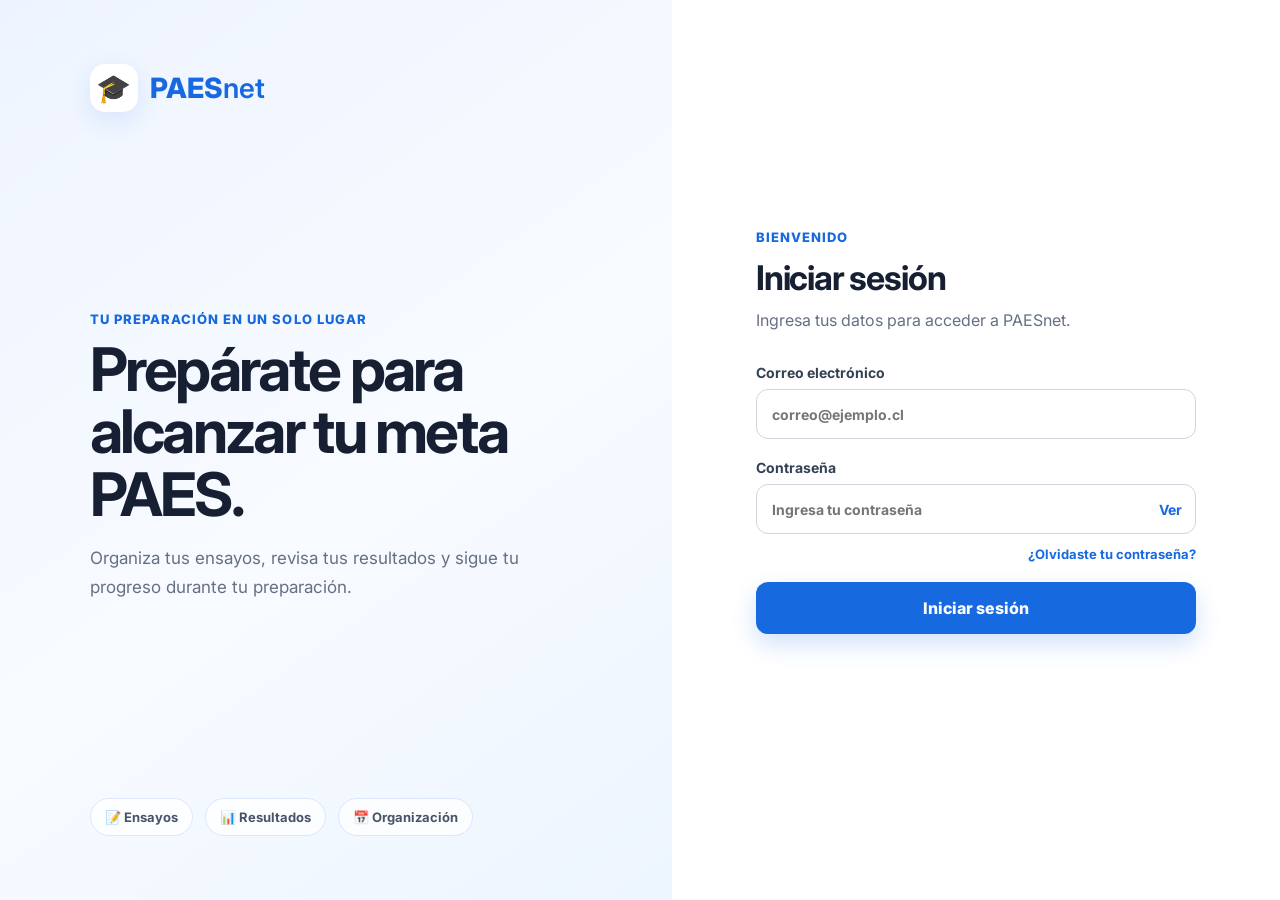
==== commit f7acbeee: "Versión final PAESnet" ====
--- a/index.html
+++ b/index.html
@@ -3,162 +3,41 @@
 <head>
   <meta charset="UTF-8" />
   <meta name="viewport" content="width=device-width, initial-scale=1.0" />
-  <meta name="description" content="Plantilla inicial para una aplicación de preparación PAES." />
-  <title>PAESnet</title>
-
+  <meta name="description" content="Inicio de sesión de PAESnet." />
+  <title>Iniciar sesión | PAESnet</title>
   <link rel="preconnect" href="https://fonts.googleapis.com">
   <link rel="preconnect" href="https://fonts.gstatic.com" crossorigin>
-  <link
-    href="https://fonts.googleapis.com/css2?family=Inter:wght@400;500;600;700;800&display=swap"
-    rel="stylesheet"
-  >
-
+  <link href="https://fonts.googleapis.com/css2?family=Inter:wght@400;500;600;700;800&display=swap" rel="stylesheet">
   <link rel="stylesheet" href="styles.css" />
 </head>
-<body>
-  <div class="app-shell">
-    <header class="topbar">
-      <button class="icon-button" id="menuButton" aria-label="Abrir menú">
-        <span></span><span></span><span></span>
-      </button>
+<body class="login-page">
+  <main class="login-shell">
+    <section class="login-brand-panel">
+      <div class="login-brand"><div class="brand-icon">🎓</div><span>PAES<span class="brand-light">net</span></span></div>
+      <div class="login-brand-copy">
+        <span class="login-kicker">Tu preparación en un solo lugar</span>
+        <h1>Prepárate para alcanzar tu meta PAES.</h1>
+        <p>Organiza tus ensayos, revisa tus resultados y sigue tu progreso durante tu preparación.</p>
+      </div>
+      <div class="login-feature-row"><span>📝 Ensayos</span><span>📊 Resultados</span><span>📅 Organización</span></div>
+    </section>
 
-      <a href="#" class="brand" aria-label="PAESnet Inicio">
-        <div class="brand-icon">🎓</div>
-        <span>PAES<span class="brand-light">net</span></span>
-      </a>
-
-      <button class="notification-button" aria-label="Notificaciones">
-        🔔
-        <span class="notification-badge">8</span>
-      </button>
-    </header>
-
-    <aside class="side-menu" id="sideMenu" aria-hidden="true">
-      <div class="side-menu-header">
-        <strong>PAESnet</strong>
-        <button class="close-menu" id="closeMenu" aria-label="Cerrar menú">×</button>
+    <section class="login-form-panel">
+      <div class="login-card">
+        <div class="login-mobile-brand"><div class="brand-icon">🎓</div><span>PAES<span class="brand-light">net</span></span></div>
+        <span class="login-kicker">Bienvenido</span>
+        <h2>Iniciar sesión</h2>
+        <p class="login-subtitle">Ingresa tus datos para acceder a PAESnet.</p>
+        <form id="loginForm" class="login-form">
+          <label><span>Correo electrónico</span><input id="loginEmail" type="email" autocomplete="username" placeholder="correo@ejemplo.cl" required></label>
+          <label><span>Contraseña</span><div class="password-field"><input id="loginPassword" type="password" autocomplete="current-password" placeholder="Ingresa tu contraseña" required><button type="button" id="togglePassword">Ver</button></div></label>
+          <div class="login-help"><button type="button" id="forgotPassword">¿Olvidaste tu contraseña?</button></div>
+          <button class="login-submit" type="submit">Iniciar sesión</button>
+          <div id="loginMessage" class="login-message" aria-live="polite"></div>
+        </form>
       </div>
-
-      <nav class="side-menu-nav">
-        <a href="#inicio">Inicio</a>
-        <a href="calendario.html">Eventos</a>
-        <a href="estudio.html">Plan de estudio</a>
-        <a href="resultados.html">Resultados</a>
-        <a href="#servicios">Servicios</a>
-        <a href="perfil.html">Perfil</a>
-      </nav>
-    </aside>
-
-    <div class="menu-overlay" id="menuOverlay"></div>
-
-    <main id="inicio">
-      <section class="section" id="eventos">
-        <div class="section-heading">
-          <h1>Próximos eventos PAES</h1>
-          <button class="text-button">Ver todos <span>›</span></button>
-        </div>
-
-        <div class="horizontal-scroll event-grid" id="eventContainer">
-          <!-- Las tarjetas se generan desde app.js -->
-        </div>
-      </section>
-
-      <section class="section">
-        <div class="filter-row">
-          <button class="filter-button active" data-filter="hoy">Hoy</button>
-          <button class="filter-button" data-filter="semana">Esta semana</button>
-          <button class="filter-button" data-filter="pendientes">Pendientes</button>
-          <button class="calendar-button">📅 Ver calendario</button>
-        </div>
-
-        <div class="horizontal-scroll study-grid" id="studyContainer">
-          <!-- Las tarjetas se generan desde app.js -->
-        </div>
-      </section>
-
-      <section class="section" id="progreso">
-        <div class="section-title-block">
-          <h2>Tu preparación PAES</h2>
-          <p>Resumen de tu progreso y metas</p>
-        </div>
-
-        <div class="student-profile">
-          <div class="avatar">👤</div>
-          <div>
-            <strong data-profile-name>Estudiante PAES</strong>
-            <span data-profile-course>4° Medio</span>
-          </div>
-        </div>
-
-        <div class="stats-grid">
-          <article class="stat-card">
-            <div class="stat-header">
-              <span class="stat-icon">🎯</span>
-              <strong>Próximo ensayo</strong>
-            </div>
-            <p>Ensayo PAES completo</p>
-            <p>Sábado 24 de mayo</p>
-            <div class="stat-number">12 <small>días</small></div>
-            <span class="stat-footer">para tu próximo ensayo</span>
-          </article>
-
-          <article class="stat-card">
-            <div class="stat-header">
-              <span class="stat-icon">📊</span>
-              <strong>Promedio general</strong>
-            </div>
-            <p>Ensayos realizados</p>
-            <div class="stat-number" id="homeAverageResult">-- <small>promedio</small></div>
-          </article>
-
-          <article class="stat-card">
-            <div class="stat-header">
-              <span class="stat-icon">📈</span>
-              <strong>Progreso general</strong>
-            </div>
-            <p>Ensayos completados</p>
-            <div class="stat-number" id="homeCompletedProgress">0%</div>
-            <div class="progress-track">
-              <div class="progress-fill" id="homeCompletedProgressBar" style="width: 0%"></div>
-            </div>
-          </article>
-
-          <article class="stat-card">
-            <div class="stat-header">
-              <span class="stat-icon">🚩</span>
-              <strong>Meta PAES</strong>
-            </div>
-            <p>Puntaje objetivo</p>
-            <div class="stat-number"><span data-profile-m1-goal>800</span> <small>puntos M1</small></div>
-            <span class="stat-footer">Meta general: <span data-profile-general-goal>750</span>+</span>
-          </article>
-        </div>
-      </section>
-
-      <section class="section" id="servicios">
-        <div class="section-title-block">
-          <h2>Servicios de estudio</h2>
-          <p>Recursos y herramientas para tu preparación</p>
-        </div>
-
-        <div class="services-grid" id="servicesContainer">
-          <!-- Las tarjetas se generan desde app.js -->
-        </div>
-      </section>
-    </main>
-
-    <nav class="bottom-nav" aria-label="Navegación principal">
-      <a class="bottom-nav-item active" href="#inicio"><span>⌂</span><small>Inicio</small></a>
-      <a class="bottom-nav-item" href="asistencia.html"><span>📝</span><small>Ensayos</small></a>
-      <a class="bottom-nav-item" href="estudio.html"><span>📖</span><small>Estudio</small></a>
-      <a class="bottom-nav-item" href="calendario.html"><span>📅</span><small>Calendario</small></a>
-      <a class="bottom-nav-item" href="resultados.html"><span>📊</span><small>Resultados</small></a>
-      <a class="bottom-nav-item" href="perfil.html"><span>👤</span><small>Perfil</small></a>
-      <a class="bottom-nav-item" href="#"><span>•••</span><small>Más</small></a>
-    </nav>
-  </div>
-
-  <script src="profile-common.js"></script>
-  <script src="app.js"></script>
+    </section>
+  </main>
+  <script src="login.js"></script>
 </body>
 </html>
--- a/styles.css
+++ b/styles.css
@@ -1799,3 +1799,102 @@
 .study-overview-grid{display:grid;grid-template-columns:repeat(3,1fr);gap:16px;margin-bottom:22px}.study-overview-card{padding:20px;display:flex;gap:14px;align-items:flex-start}.study-overview-card>span{font-size:28px}.study-overview-card div{display:grid;gap:4px}.study-overview-card small{color:#667085}.study-overview-card strong{font-size:22px}.study-overview-card p{margin:0;color:#98a2b3;font-size:12px}
 .study-session{display:grid;grid-template-columns:60px 1fr auto;gap:16px;align-items:center;padding:16px 0;border-bottom:1px solid #eef1f5}.study-session:last-child{border-bottom:0}.study-session-date{width:54px;height:58px;border-radius:14px;background:#f2f6ff;display:grid;place-items:center;align-content:center}.study-session-date strong{font-size:11px;color:#667085;text-transform:uppercase}.study-session-date span{font-size:20px;font-weight:800}.study-session p{margin:5px 0 0;color:#667085;font-size:13px}.template-badge{padding:7px 10px;border-radius:999px;background:#fff6e5;color:#a15c00;font-size:11px;font-weight:700}
 @media(max-width:900px){.calendar-template-grid,.study-template-layout{grid-template-columns:1fr}.study-overview-grid{grid-template-columns:1fr}.workspace-hero{align-items:flex-start;flex-direction:column}.calendar-day{min-height:68px;padding:6px}.calendar-event-chip{display:none}}
+
+/* =========================================================
+   INICIO DE SESIÓN
+   ========================================================= */
+.login-page { min-height:100vh; margin:0; background:#f5f8ff; font-family:Inter,sans-serif; color:#172033; }
+.login-shell { min-height:100vh; display:grid; grid-template-columns:minmax(360px, 1.05fr) minmax(420px, .95fr); }
+.login-brand-panel { padding:64px clamp(36px,7vw,100px); display:flex; flex-direction:column; justify-content:space-between; background:linear-gradient(145deg,#eef4ff 0%,#f8fbff 55%,#edf5ff 100%); }
+.login-brand,.login-mobile-brand { display:flex; align-items:center; gap:12px; font-size:28px; font-weight:800; color:#1769e0; }
+.login-brand .brand-icon,.login-mobile-brand .brand-icon { width:48px; height:48px; display:grid; place-items:center; border-radius:15px; background:white; box-shadow:0 8px 24px rgba(23,105,224,.12); }
+.login-brand-copy { max-width:610px; }
+.login-kicker { display:inline-block; margin-bottom:12px; color:#1769e0; font-size:13px; font-weight:800; letter-spacing:.08em; text-transform:uppercase; }
+.login-brand-copy h1 { margin:0 0 18px; max-width:580px; font-size:clamp(38px,4.7vw,66px); line-height:1.04; letter-spacing:-.045em; }
+.login-brand-copy p { margin:0; max-width:540px; color:#667085; font-size:17px; line-height:1.7; }
+.login-feature-row { display:flex; flex-wrap:wrap; gap:12px; }
+.login-feature-row span { padding:10px 14px; border:1px solid #dce7ff; border-radius:999px; background:rgba(255,255,255,.8); color:#475467; font-size:13px; font-weight:700; }
+.login-form-panel { display:grid; place-items:center; padding:36px; background:#fff; }
+.login-card { width:min(440px,100%); }
+.login-mobile-brand { display:none; margin-bottom:42px; }
+.login-card h2 { margin:0 0 10px; font-size:34px; letter-spacing:-.035em; }
+.login-subtitle { margin:0 0 32px; color:#667085; line-height:1.55; }
+.login-form { display:grid; gap:20px; }
+.login-form label { display:grid; gap:8px; font-size:14px; font-weight:700; color:#344054; }
+.login-form input { width:100%; box-sizing:border-box; height:50px; padding:0 15px; border:1px solid #d0d5dd; border-radius:12px; outline:none; font:inherit; background:#fff; transition:.2s; }
+.login-form input:focus { border-color:#1769e0; box-shadow:0 0 0 4px rgba(23,105,224,.1); }
+.password-field { position:relative; }
+.password-field input { padding-right:70px; }
+.password-field button { position:absolute; right:8px; top:50%; transform:translateY(-50%); border:0; background:transparent; color:#1769e0; font-weight:700; cursor:pointer; }
+.login-help { display:flex; justify-content:flex-end; margin-top:-8px; }
+.login-help button { border:0; padding:0; background:transparent; color:#1769e0; font:inherit; font-size:13px; font-weight:700; cursor:pointer; }
+.login-submit { height:52px; border:0; border-radius:12px; background:#1769e0; color:white; font:inherit; font-weight:800; cursor:pointer; box-shadow:0 10px 24px rgba(23,105,224,.2); }
+.login-submit:hover { filter:brightness(.96); }
+.login-message { min-height:20px; text-align:center; font-size:13px; font-weight:600; }
+.login-message.success { color:#14804a; }.login-message.error { color:#d92d20; }
+.logout-button { width:100%; margin-top:14px; }
+@media(max-width:850px){.login-shell{grid-template-columns:1fr}.login-brand-panel{display:none}.login-form-panel{min-height:100vh;padding:24px}.login-mobile-brand{display:flex}.login-card h2{font-size:30px}}
+
+/* =========================================================
+   CALENDARIO FUNCIONAL
+   ========================================================= */
+.calendar-day { font:inherit; color:inherit; text-align:left; cursor:pointer; appearance:none; }
+.calendar-day:hover { border-color:#b8cdf4; background:#f9fbff; }
+.calendar-day.selected { outline:3px solid rgba(37,99,235,.12); border-color:#7aa7ef; }
+.calendar-day-events { display:grid; gap:5px; min-width:0; }
+.calendar-event-chip { overflow:hidden; white-space:nowrap; text-overflow:ellipsis; }
+.calendar-event-chip.exam { background:#fff2e8; color:#b54708; }
+.calendar-event-chip.reminder { background:#f4efff; color:#6941c6; }
+.calendar-event-chip.other { background:#f2f4f7; color:#475467; }
+.calendar-more { color:#667085; font-size:10px; font-weight:700; }
+.calendar-upcoming { margin-top:24px; padding-top:20px; border-top:1px solid #edf0f5; }
+.calendar-upcoming h3 { margin:0 0 12px; font-size:15px; }
+.upcoming-event { width:100%; border:0; background:transparent; display:flex; align-items:center; gap:10px; padding:10px 6px; border-radius:10px; text-align:left; cursor:pointer; color:inherit; }
+.upcoming-event:hover { background:#f7f9fc; }
+.upcoming-event>span { font-size:19px; }
+.upcoming-event div { display:grid; gap:3px; min-width:0; }
+.upcoming-event strong { font-size:13px; overflow:hidden; text-overflow:ellipsis; white-space:nowrap; }
+.upcoming-event small,.calendar-empty-small { color:#667085; font-size:11px; }
+.agenda-event { display:grid; grid-template-columns:38px 1fr auto; gap:11px; padding:13px; margin-bottom:10px; border:1px solid #e7ebf2; border-radius:14px; background:#fff; }
+.agenda-event.study { border-left:4px solid #36a269; }.agenda-event.exam{border-left:4px solid #f79009}.agenda-event.reminder{border-left:4px solid #7f56d9}.agenda-event.other{border-left:4px solid #98a2b3}
+.agenda-event-icon { width:36px; height:36px; display:grid; place-items:center; border-radius:10px; background:#f7f9fc; }
+.agenda-event-copy { min-width:0; display:grid; gap:4px; }.agenda-event-copy strong{font-size:13px}.agenda-event-copy span{font-size:11px;color:#667085}.agenda-event-copy p{margin:4px 0 0;font-size:12px;color:#475467;line-height:1.4}
+.agenda-event-actions { display:flex; gap:4px; align-self:start; }.agenda-event-actions button{width:28px;height:28px;border:0;border-radius:8px;background:#f2f4f7;cursor:pointer;color:#475467}.agenda-event-actions button:hover{background:#e4e7ec}
+.calendar-modal-overlay { position:fixed; inset:0; z-index:1200; display:grid; place-items:center; padding:20px; background:rgba(15,23,42,.48); backdrop-filter:blur(3px); }
+.calendar-modal-overlay.hidden { display:none; }
+.calendar-modal { width:min(520px,100%); max-height:90vh; overflow:auto; background:#fff; border-radius:22px; padding:24px; box-shadow:0 24px 70px rgba(15,23,42,.25); }
+.calendar-modal-head { display:flex; justify-content:space-between; align-items:flex-start; gap:16px; margin-bottom:20px; }.calendar-modal-head h2{margin:5px 0 0;font-size:23px}
+.calendar-event-form { display:grid; gap:16px; }.calendar-event-form label{display:grid;gap:7px;font-size:13px;font-weight:700;color:#344054}.calendar-event-form input,.calendar-event-form select,.calendar-event-form textarea{width:100%;box-sizing:border-box;padding:11px 12px;border:1px solid #d0d5dd;border-radius:11px;background:#fff;font:inherit;outline:none}.calendar-event-form textarea{resize:vertical}.calendar-event-form input:focus,.calendar-event-form select:focus,.calendar-event-form textarea:focus{border-color:#2563eb;box-shadow:0 0 0 3px rgba(37,99,235,.1)}
+.calendar-form-grid { display:grid; grid-template-columns:1fr 1fr; gap:12px; }.calendar-form-actions{display:flex;justify-content:flex-end;gap:10px;margin-top:4px}
+@media(max-width:600px){.calendar-form-grid{grid-template-columns:1fr}.calendar-form-actions{flex-direction:column-reverse}.calendar-form-actions .exam-button{width:100%}.calendar-day{min-height:58px}.calendar-day-events{display:none}}
+
+/* Sesiones conectadas Estudio ↔ Calendario */
+.study-session-link { color:inherit; text-decoration:none; }
+.study-session-link:hover { background:#f9fbff; }
+
+/* =========================================================
+   PERFIL - RESUMEN DINÁMICO
+   ========================================================= */
+.profile-stats-grid {
+  display: grid;
+  grid-template-columns: repeat(4, minmax(0, 1fr));
+  gap: 14px;
+  margin: 18px 0 22px;
+}
+.profile-stat-card {
+  display: flex;
+  align-items: center;
+  gap: 12px;
+  padding: 18px;
+  background: #fff;
+  border: 1px solid #e6ebf3;
+  border-radius: 18px;
+  box-shadow: 0 8px 24px rgba(15, 23, 42, .05);
+}
+.profile-stat-card > span { font-size: 25px; }
+.profile-stat-card div { min-width: 0; display: grid; gap: 4px; }
+.profile-stat-card small { color: #667085; font-size: 12px; }
+.profile-stat-card strong { color: #101828; font-size: 17px; overflow-wrap: anywhere; }
+.profile-field input[readonly] { background: #f7f9fc; color: #667085; cursor: not-allowed; }
+@media (max-width: 900px) { .profile-stats-grid { grid-template-columns: repeat(2, minmax(0, 1fr)); } }
+@media (max-width: 560px) { .profile-stats-grid { grid-template-columns: 1fr; } }
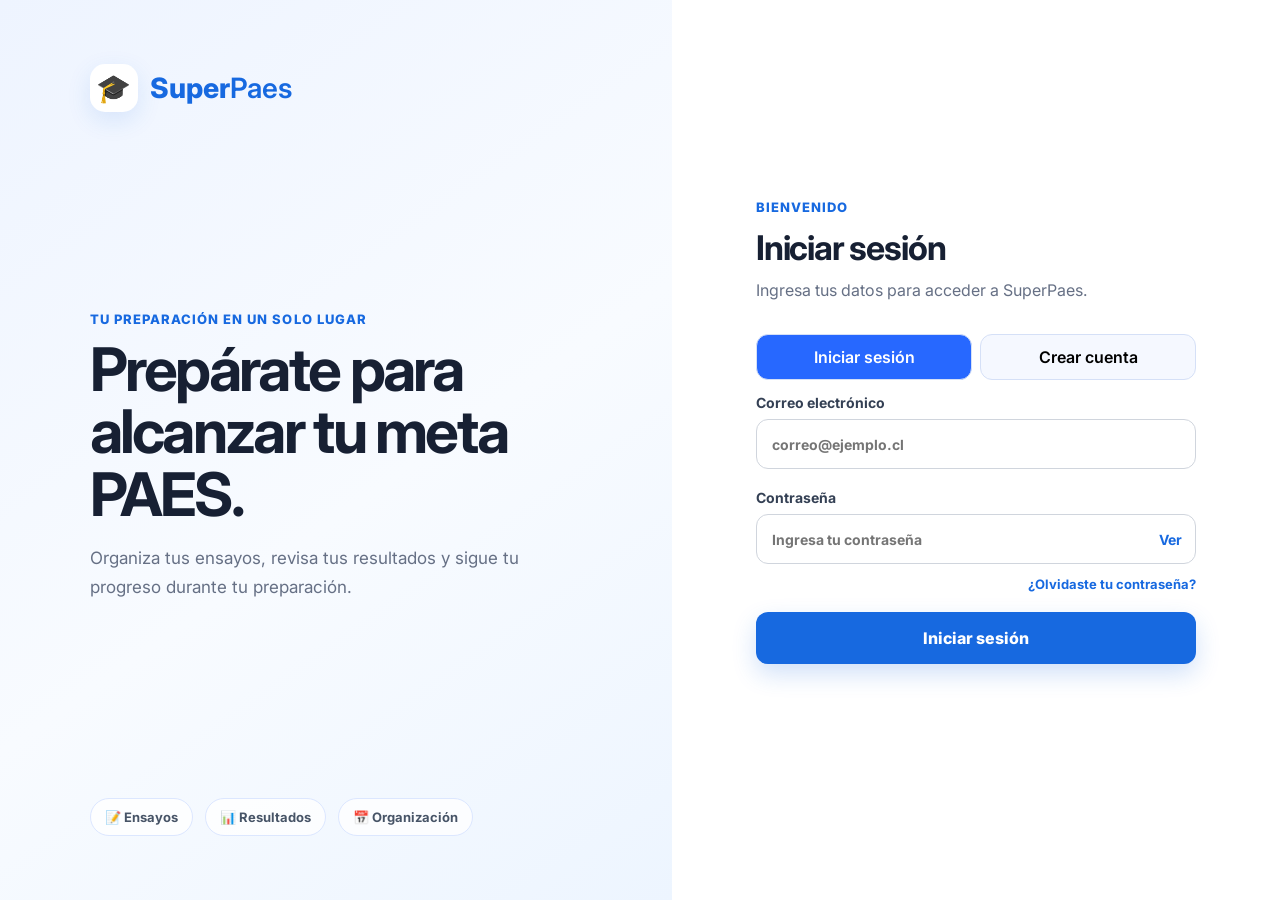
==== commit 0387f37f: "Actualización final SuperPaes" ====
--- a/index.html
+++ b/index.html
@@ -3,8 +3,8 @@
 <head>
   <meta charset="UTF-8" />
   <meta name="viewport" content="width=device-width, initial-scale=1.0" />
-  <meta name="description" content="Inicio de sesión de PAESnet." />
-  <title>Iniciar sesión | PAESnet</title>
+  <meta name="description" content="Inicio de sesión de SuperPaes." />
+  <title>Iniciar sesión | SuperPaes</title>
   <link rel="preconnect" href="https://fonts.googleapis.com">
   <link rel="preconnect" href="https://fonts.gstatic.com" crossorigin>
   <link href="https://fonts.googleapis.com/css2?family=Inter:wght@400;500;600;700;800&display=swap" rel="stylesheet">
@@ -13,7 +13,7 @@
 <body class="login-page">
   <main class="login-shell">
     <section class="login-brand-panel">
-      <div class="login-brand"><div class="brand-icon">🎓</div><span>PAES<span class="brand-light">net</span></span></div>
+      <div class="login-brand"><div class="brand-icon">🎓</div><span>Super<span class="brand-light">Paes</span></span></div>
       <div class="login-brand-copy">
         <span class="login-kicker">Tu preparación en un solo lugar</span>
         <h1>Prepárate para alcanzar tu meta PAES.</h1>
@@ -24,15 +24,15 @@
 
     <section class="login-form-panel">
       <div class="login-card">
-        <div class="login-mobile-brand"><div class="brand-icon">🎓</div><span>PAES<span class="brand-light">net</span></span></div>
+        <div class="login-mobile-brand"><div class="brand-icon">🎓</div><span>Super<span class="brand-light">Paes</span></span></div>
         <span class="login-kicker">Bienvenido</span>
-        <h2>Iniciar sesión</h2>
-        <p class="login-subtitle">Ingresa tus datos para acceder a PAESnet.</p>
-        <form id="loginForm" class="login-form">
+        <h2 id="authHeading">Iniciar sesión</h2>
+        <p class="login-subtitle">Ingresa tus datos para acceder a SuperPaes.</p>
+        <div class="auth-tabs"><button type="button" id="showLogin" class="active">Iniciar sesión</button><button type="button" id="showRegister">Crear cuenta</button></div><form id="loginForm" class="login-form"><div id="registerFields" hidden><label><span>Nombre</span><input id="regName" autocomplete="name" placeholder="Ej: Estudiante PAES"></label><label><span>Colegio o liceo</span><input id="regSchool" autocomplete="organization" placeholder="Ej: Liceo Central"></label><label><span>Curso</span><select id="regCourse"><option>1° Medio</option><option>2° Medio</option><option>3° Medio</option><option selected>4° Medio</option><option>Egresado</option></select></label></div>
           <label><span>Correo electrónico</span><input id="loginEmail" type="email" autocomplete="username" placeholder="correo@ejemplo.cl" required></label>
           <label><span>Contraseña</span><div class="password-field"><input id="loginPassword" type="password" autocomplete="current-password" placeholder="Ingresa tu contraseña" required><button type="button" id="togglePassword">Ver</button></div></label>
-          <div class="login-help"><button type="button" id="forgotPassword">¿Olvidaste tu contraseña?</button></div>
-          <button class="login-submit" type="submit">Iniciar sesión</button>
+          <div class="login-help" id="loginHelp"><button type="button" id="forgotPassword" aria-expanded="false" aria-controls="demoAccess">¿Olvidaste tu contraseña?</button></div><div id="demoAccess" class="demo-access" hidden><p>¿Quieres explorar SuperPaes? Puedes ingresar con una cuenta de demostración.</p><button type="button" id="useDemoAccount">Usar cuenta de prueba</button></div>
+          <button class="login-submit" type="submit" id="authSubmit">Iniciar sesión</button>
           <div id="loginMessage" class="login-message" aria-live="polite"></div>
         </form>
       </div>
--- a/styles.css
+++ b/styles.css
@@ -1898,3 +1898,22 @@
 .profile-field input[readonly] { background: #f7f9fc; color: #667085; cursor: not-allowed; }
 @media (max-width: 900px) { .profile-stats-grid { grid-template-columns: repeat(2, minmax(0, 1fr)); } }
 @media (max-width: 560px) { .profile-stats-grid { grid-template-columns: 1fr; } }
+
+.review-toggle{border:1px solid #e4c56e;background:#fff8dc;color:#805800;border-radius:20px;padding:9px 14px;cursor:pointer;font-weight:700}.review-toggle.marked{background:#ffe49b;border-color:#dfaa2c}.question-map-button.review-marked{background:#ffe49b!important;border-color:#d99a00!important;color:#563b00!important}.review-legend{font-size:13px;color:#7a621c;margin:4px 0 12px}.question-header{gap:10px;flex-wrap:wrap}
+
+.auth-tabs{display:flex;gap:8px;margin:14px 0}.auth-tabs button{border:1px solid #d5e0f7;background:#f5f8ff;border-radius:12px;padding:12px;flex:1;cursor:pointer;font-weight:600}.auth-tabs button.active{background:#2768ff;color:white}#registerFields label{display:block;margin-bottom:12px}#registerFields input,#registerFields select{width:100%;padding:13px;border:1px solid #d4ddec;border-radius:10px;margin-top:6px}
+
+/* Navegación y acciones de cuenta */
+.logout-button, .logout-button.secondary {background:#dc2626!important;color:#fff!important;border-color:#dc2626!important;font-weight:700;}
+.logout-button:hover {background:#b91c1c!important;border-color:#b91c1c!important;}
+.event-card.event-link {display:block;text-decoration:none;color:inherit;cursor:pointer;transition:transform .15s,box-shadow .15s;}
+.event-card.event-link:hover {transform:translateY(-2px);box-shadow:0 9px 25px rgba(30,70,150,.13);}
+.event-card.event-link:focus-visible {outline:3px solid #246bff;outline-offset:3px;}
+.event-empty {padding:25px;border:1px solid #d8e5ff;border-radius:18px;background:#f8fbff;}
+
+/* Acceso de demostración desplegable */
+.demo-access{border:1px solid #d6e3ff;background:#f2f6ff;border-radius:14px;padding:14px;margin:4px 0 14px;color:#233a64;font-size:13px;}
+.demo-access[hidden]{display:none!important;}
+.demo-access p{margin:0 0 10px;line-height:1.5;}
+.demo-access button{border:1px solid #2869ef;background:white;color:#185bd6;border-radius:9px;padding:10px 14px;font-weight:700;cursor:pointer;width:100%;}
+.demo-access button:hover{background:#e7efff;}
